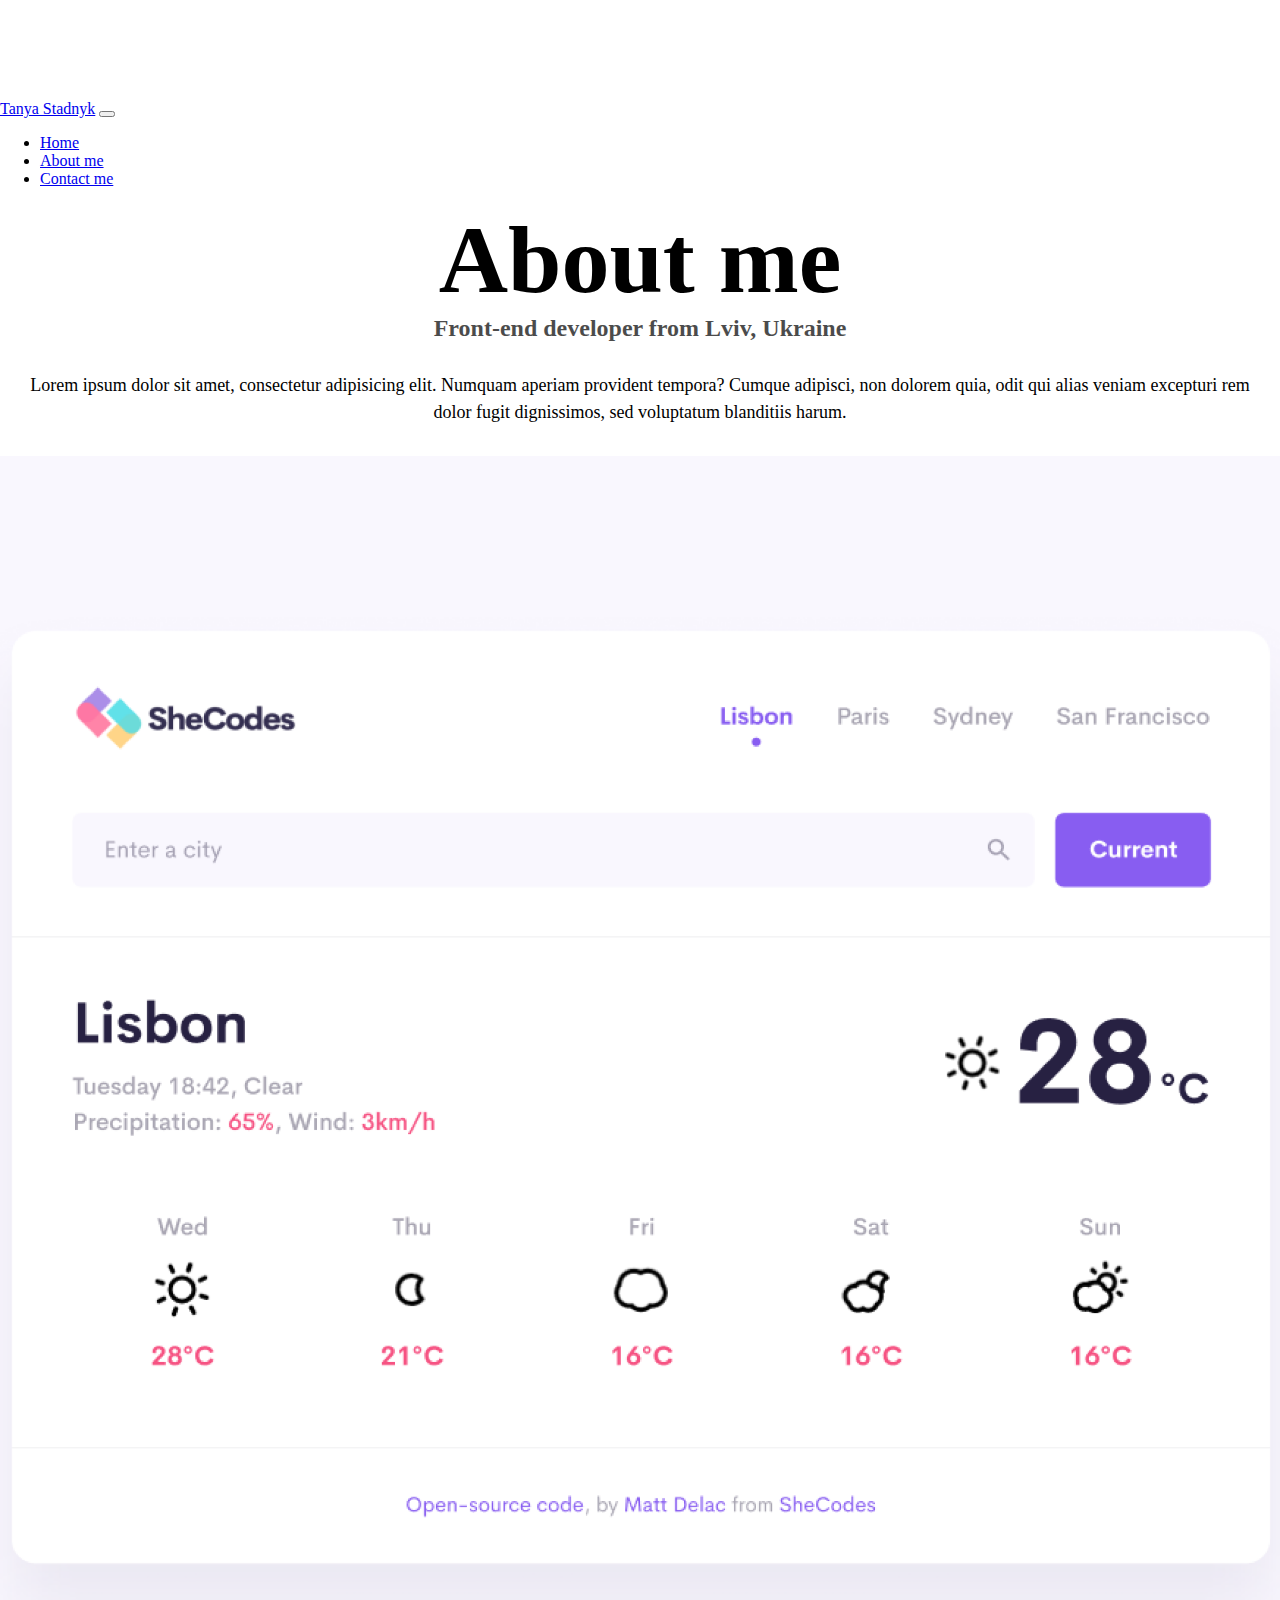
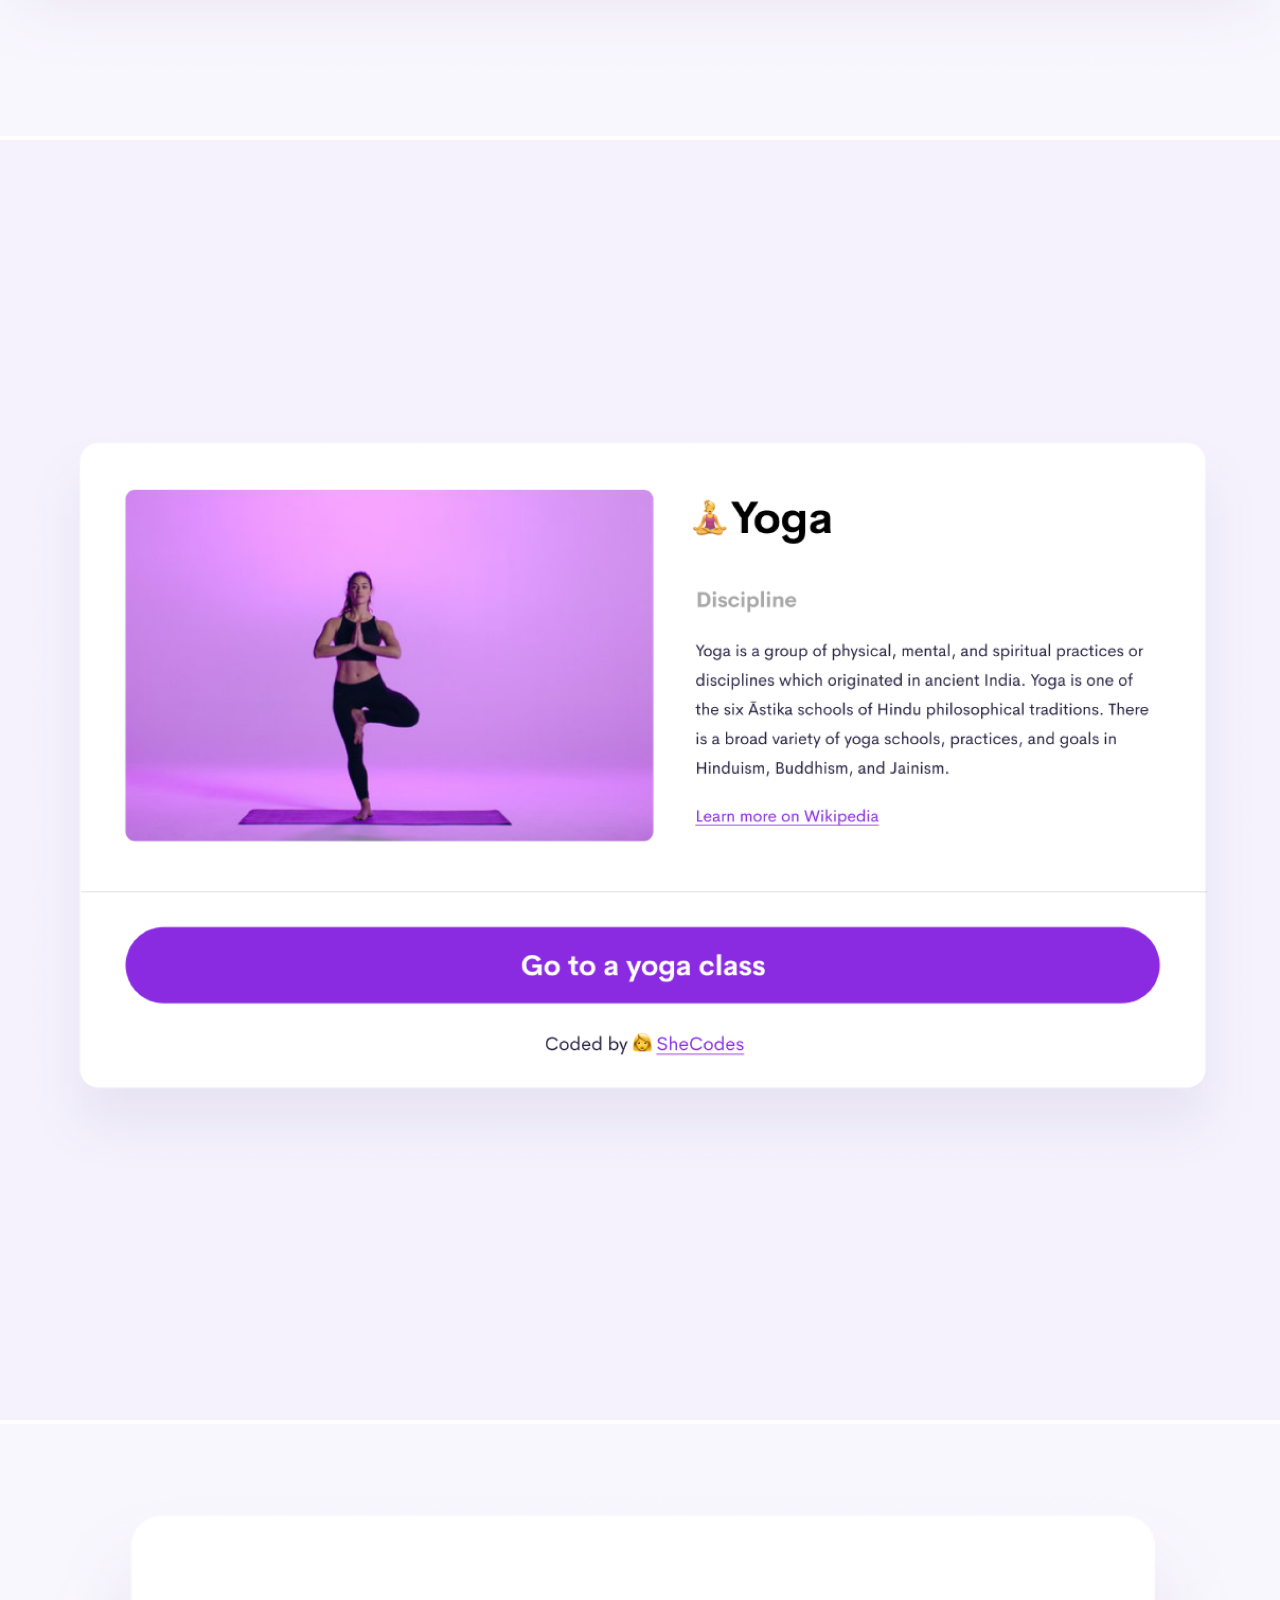
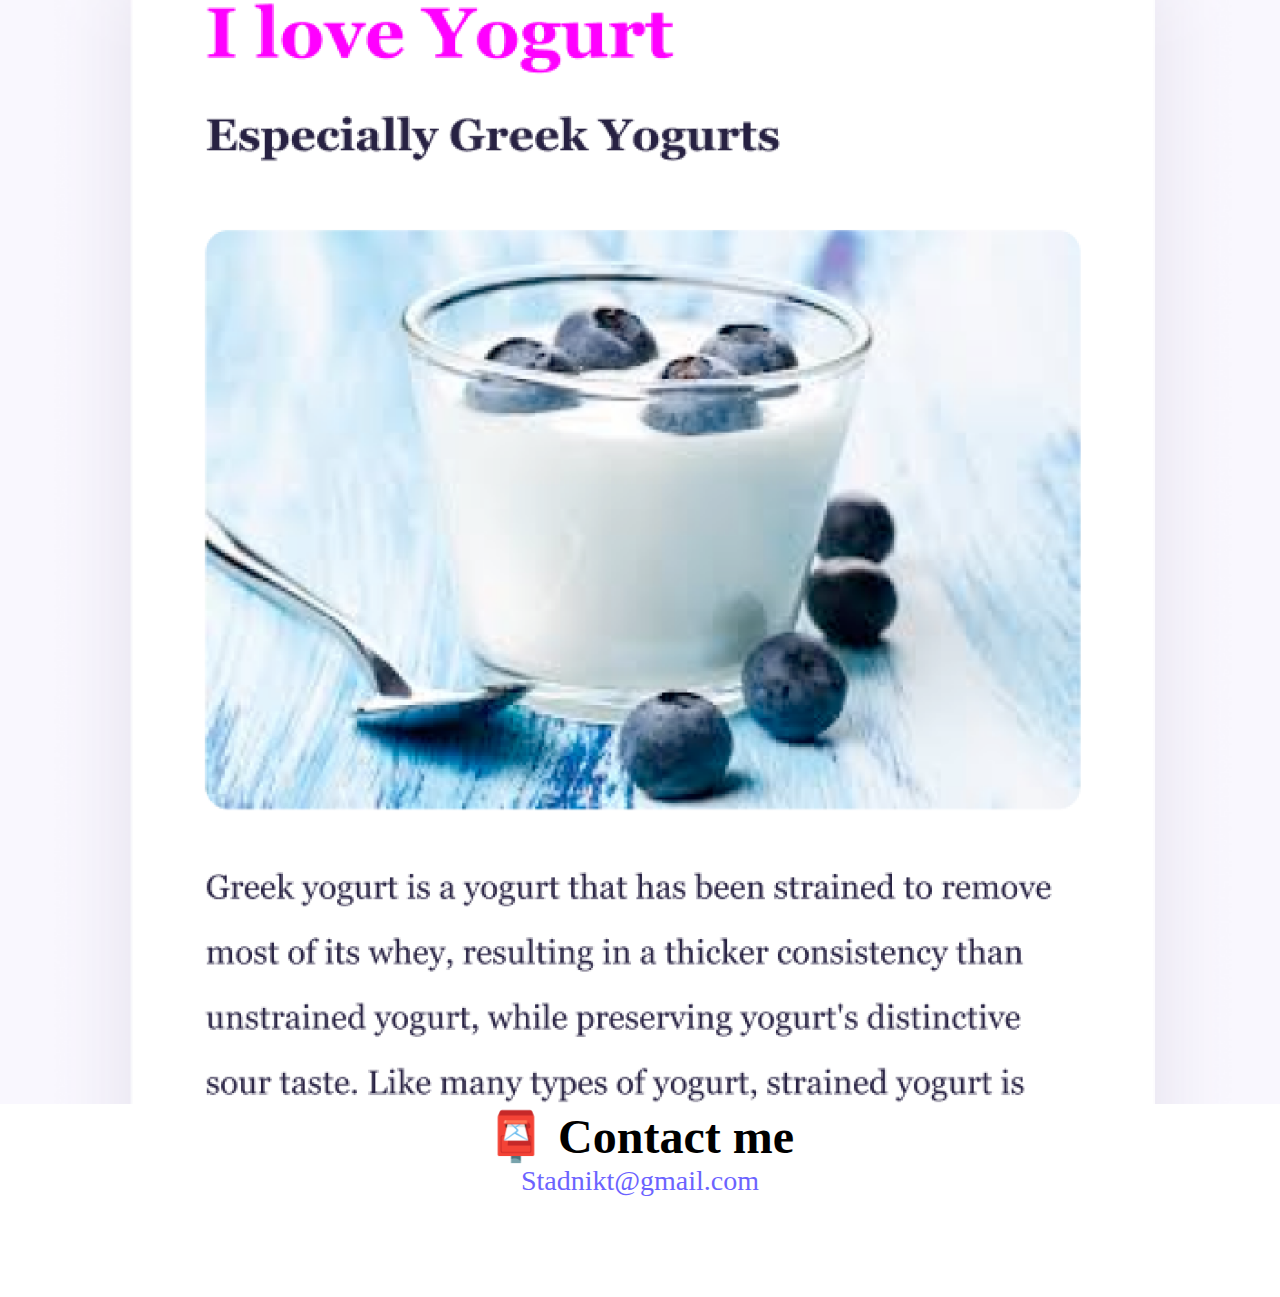
==== about.html @ 3afa4c3a "add SEO" ====
<!DOCTYPE html>
<html lang="en">
  <head>
    <meta charset="UTF-8" />
    <meta http-equiv="X-UA-Compatible" content="IE=edge" />
    <meta name="viewport" content="width=device-width, initial-scale=1.0" />
    <meta
      name="description"
      content=" About Tanya Stadnyk. Check out her projects and contact her for job inquiries"
    />
    <link
      href="https://cdn.jsdelivr.net/npm/bootstrap@5.0.0-beta2/dist/css/bootstrap.min.css"
      rel="stylesheet"
      integrity="sha384-BmbxuPwQa2lc/FVzBcNJ7UAyJxM6wuqIj61tLrc4wSX0szH/Ev+nYRRuWlolflfl"
      crossorigin="anonymous"
    />
    <script
      src="https://cdn.jsdelivr.net/npm/bootstrap@5.0.0-beta2/dist/js/bootstrap.bundle.min.js"
      integrity="sha384-b5kHyXgcpbZJO/tY9Ul7kGkf1S0CWuKcCD38l8YkeH8z8QjE0GmW1gYU5S9FOnJ0"
      crossorigin="anonymous"
    ></script>
    <link rel="stylesheet" href="style.css" />

    <title>About Tanya</title>
  </head>
  <body>
    <nav class="navbar navbar-expand-lg navbar-light bg-light fixed-top">
      <div class="container">
        <a class="navbar-brand" href="index.html" title="Tanya Stadnyk"
          >Tanya Stadnyk</a
        >
        <button
          class="navbar-toggler"
          type="button"
          data-toggle="collapse"
          data-target="#navbarNav"
          aria-controls="navbarNav"
          aria-expanded="false"
          aria-label="Toggle navigation"
        >
          <span class="navbar-toggler-icon"></span>
        </button>
        <div class="collapse navbar-collapse" id="navbarNav">
          <ul class="navbar-nav">
            <li class="nav-item">
              <a class="nav-link" href="index.html" title="Home">Home </a>
            </li>
            <li class="nav-item active">
              <a class="nav-link" href="about.html" title="About">About me</a>
            </li>
            <li class="nav-item">
              <a class="nav-link" href="about.html#contact " title="Contact"
                >Contact me</a
              >
            </li>
          </ul>
        </div>
      </div>
    </nav>
    <h1>About me</h1>
    <h3 class="center">Front-end developer from Lviv, Ukraine</h3>
    <div class="about-paragraphs center">
      <p>
        Lorem ipsum dolor sit amet, consectetur adipisicing elit. Numquam
        aperiam provident tempora? Cumque adipisci, non dolorem quia, odit qui
        alias veniam excepturi rem dolor fugit dignissimos, sed voluptatum
        blanditiis harum.
      </p>
    </div>

    <div class="container">
      <div class="row">
        <div class="col-4">
          <img
            src="images/weather.png"
            class="img-fluid p-2 shadow rounded img"
            alt="weather app"
          />
        </div>

        <div class="col-4">
          <img
            src="images/yoga.png"
            class="img-fluid p-2 shadow rounded img"
            alt="yoga app"
          />
        </div>

        <div class="col-4">
          <img
            src="images/yogurt.png"
            class="img-fluid p-2 shadow rounded img"
            alt="  yogurt app"
          />
        </div>
      </div>
    </div>
    <div id="contact">
      <h2 class="center mt-5">📮 Contact me</h2>
      <a href="mailto:[stadnikt@gmail.com]" class="email-link" title="e-mail">
        Stadnikt@gmail.com
      </a>
    </div>
  </body>
</html>
---- style.css ----
:root {
  --primary-color: #6c63ff;
  --secondary-color: #f5f2fe;
  --box-shadow: 0 5px 10px rgba(0, 0, 0, 0.3);
}

body {
  margin: 100px auto;
  /* max-width: 800px; */
}

h1,
h2,
h3 {
  /* text-align: center; */
  margin: 0;
}

h1 {
  font-size: 96px;
  text-align: center;
}

h2 {
  font-size: 48px;
}

h3 {
  font-size: 24px;
  opacity: 0.7;
}

p {
  /* background: var(--secondary-color); */
  padding: 30px 0;
  border-radius: 4px;
  font-size: 18px;
  line-height: 1.5;
  /* text-align: center; */
}
.center {
  text-align: center;
}

.navigation-links {
  display: flex;
  margin-top: 40px;
  justify-content: center;
}

.navigation-links a {
  margin: 20px;
  border-radius: 4px;
  padding: 20px 15px;
  text-decoration: none;
  text-transform: capitalize;
}

.button-links a {
  border-radius: 4px;
  padding: 20px 15px;
  text-decoration: none;
  text-transform: capitalize;
  background: var(--primary-color);
  box-shadow: var(--box-shadow);
  color: white;
}

.contact-link {
  background: var(--primary-color);
  box-shadow: var(--box-shadow);
  color: white;
}

.about-link {
  color: var(--primary-color);
  border: 1px solid var(--primary-color);
}

.homepage-link {
  color: var(--primary-color);
  text-align: center;
  display: block;
}

.about-paragraphs p {
  display: flex;
  margin: 0 10px;
  font-size: 18px;
}

/* .about-paragraphs p {
  margin: 10px;
} */

.email-link {
  display: flex;
  justify-content: center;
  color: var(--primary-color);
  font-size: 28px;
  text-decoration: none;
}

.email-link:hover {
  text-decoration: underline;
}

.img {
  max-width: 100%;
}
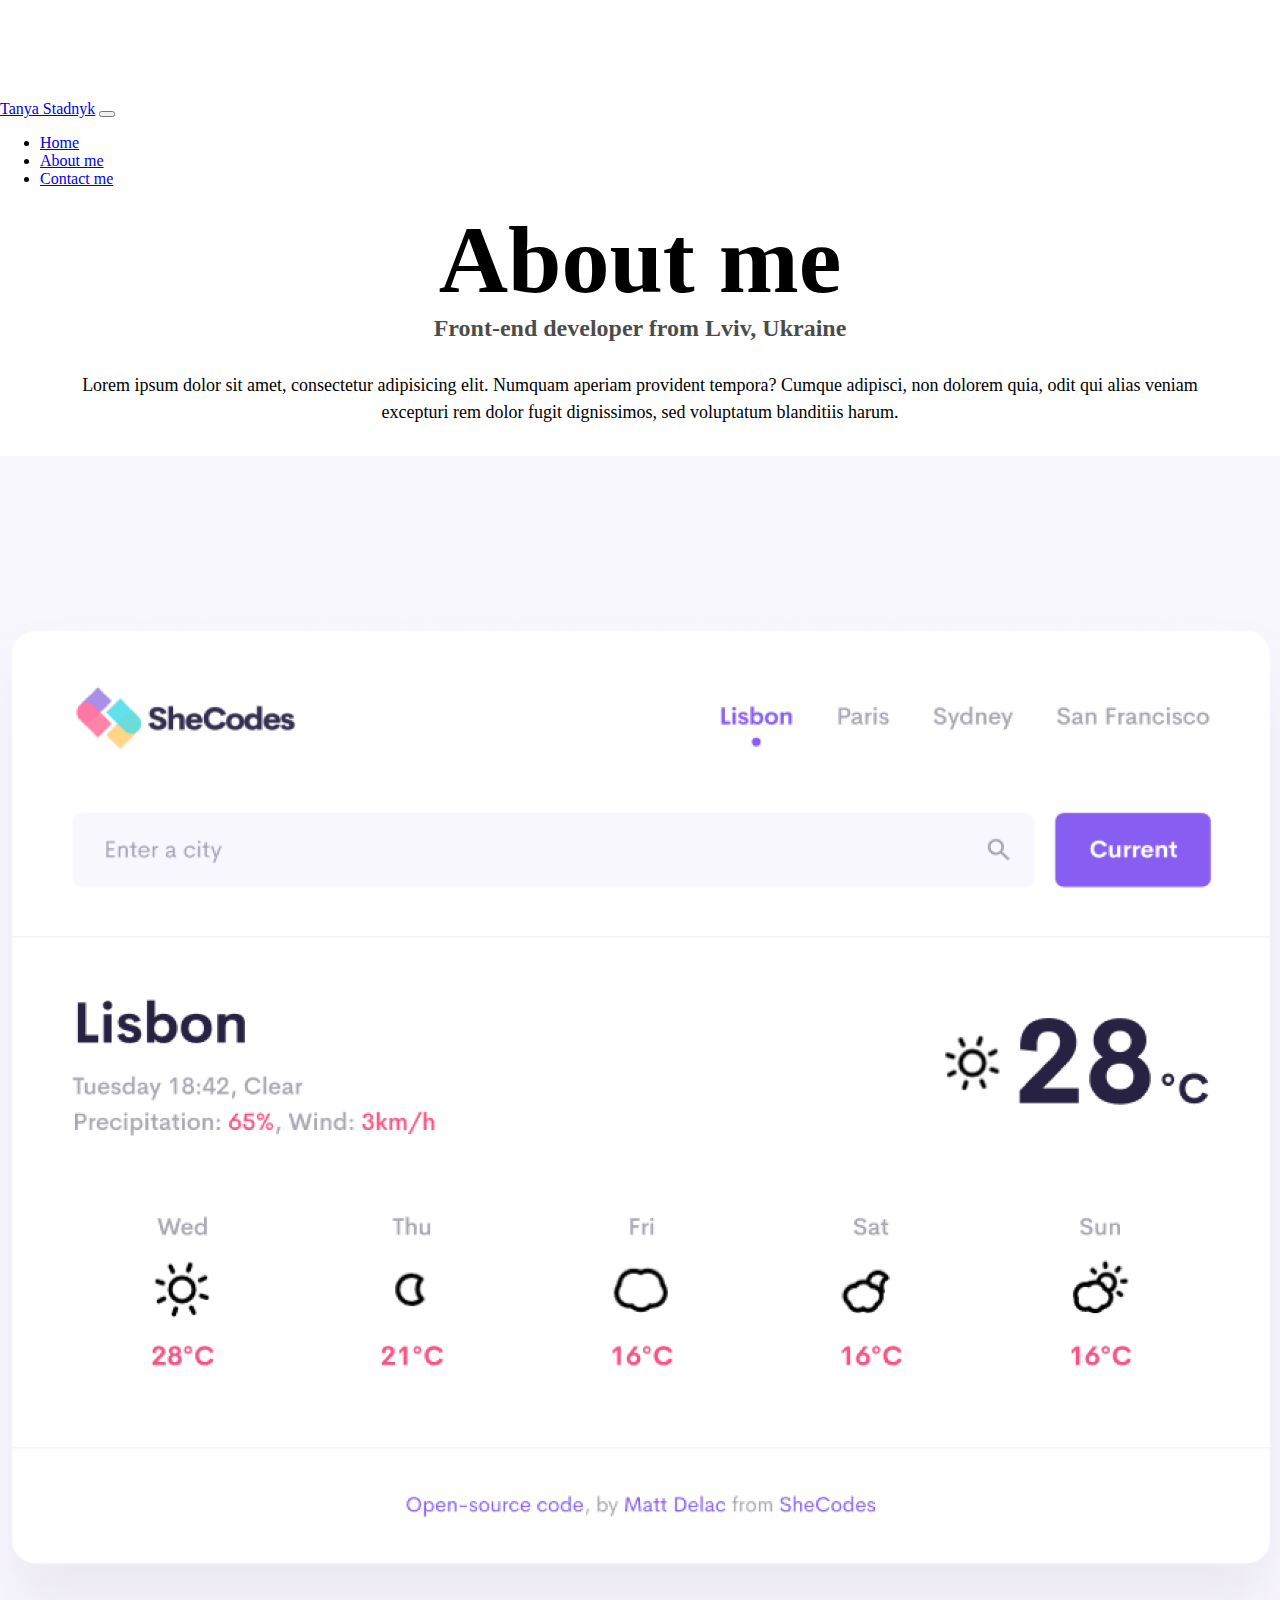
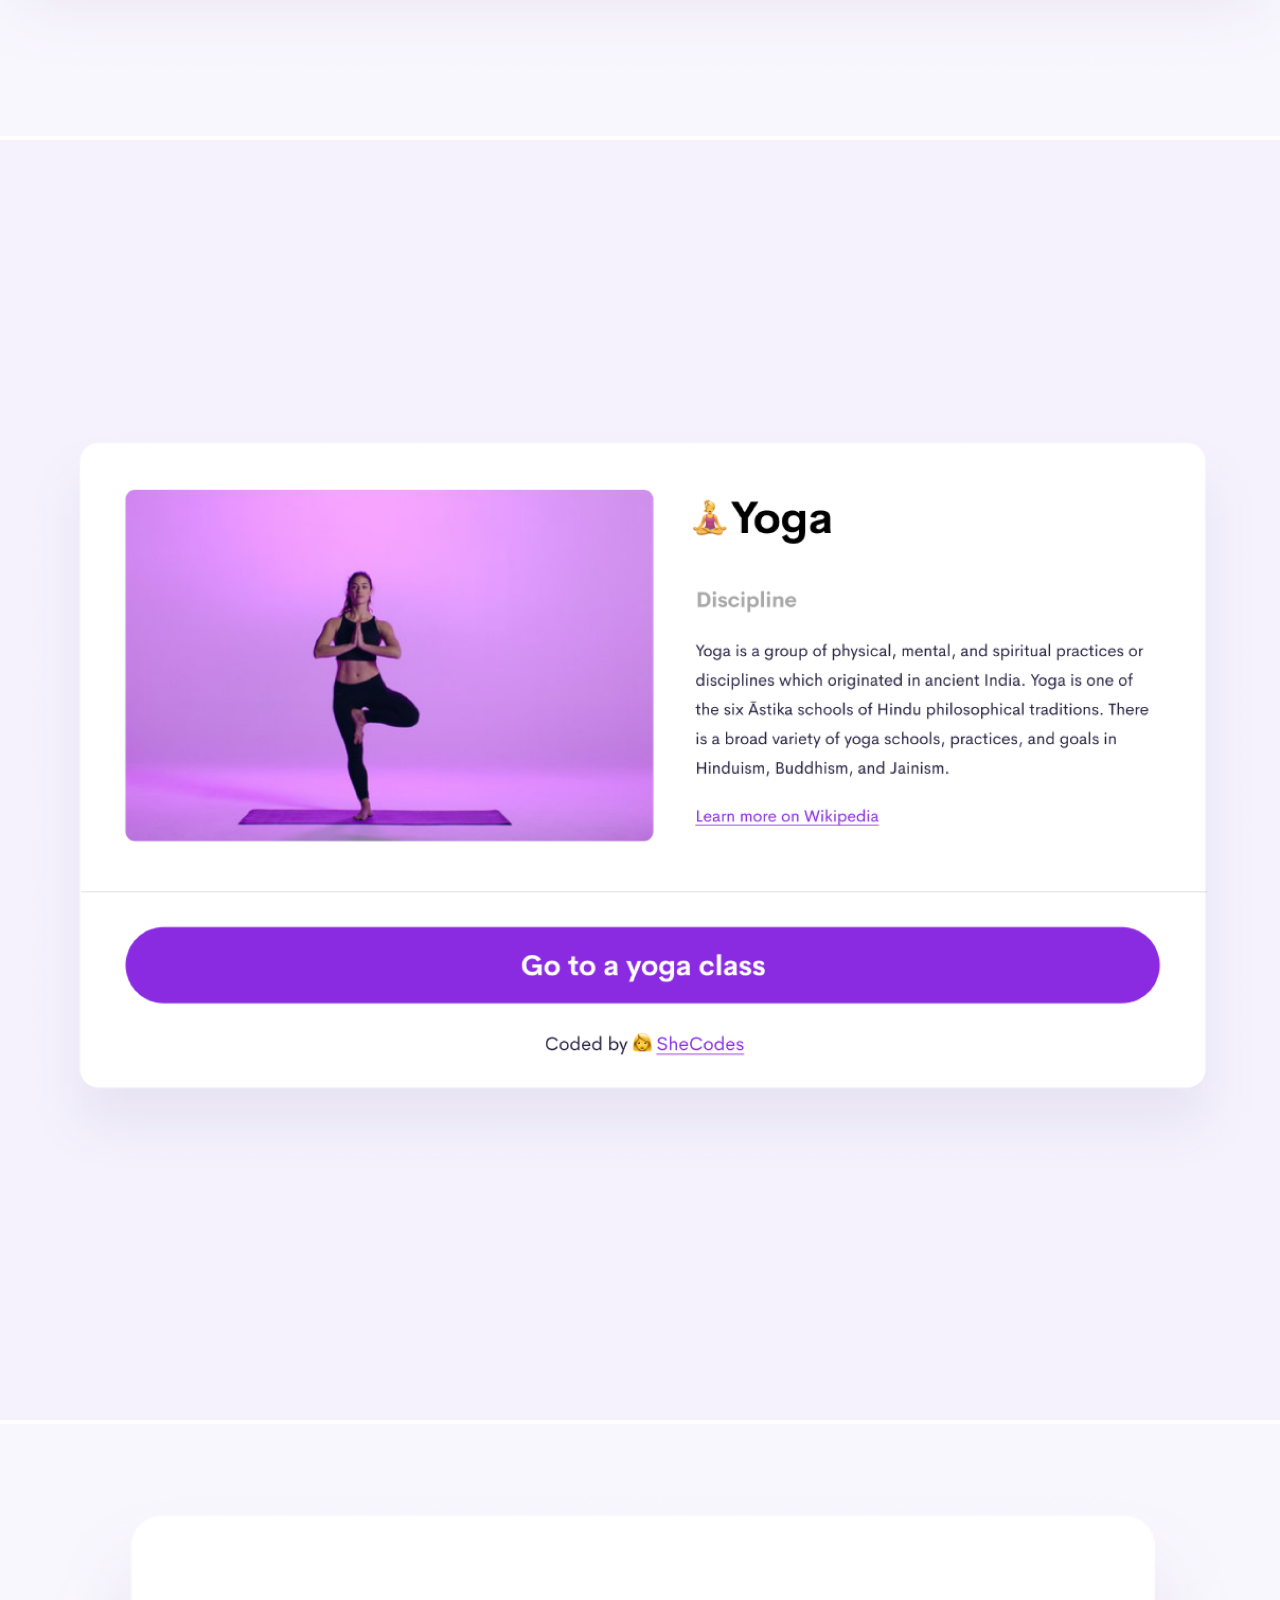
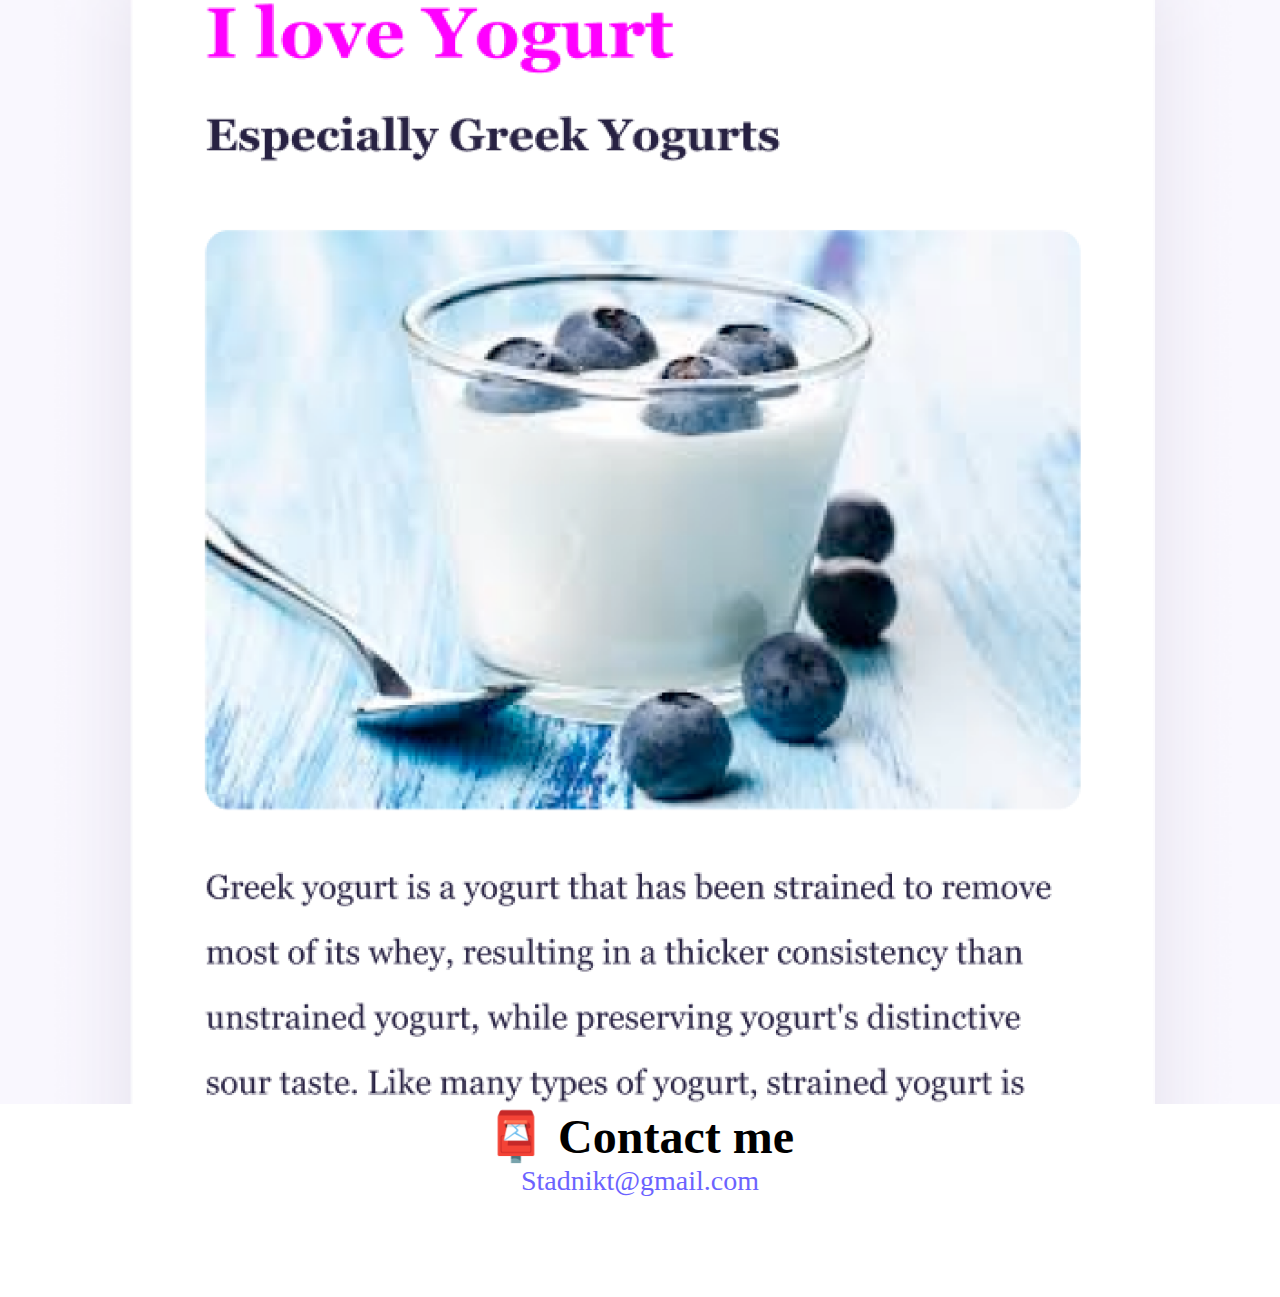
==== commit d95eb591: "Responsive" ====
--- a/about.html
+++ b/about.html
@@ -59,18 +59,17 @@
     </nav>
     <h1>About me</h1>
     <h3 class="center">Front-end developer from Lviv, Ukraine</h3>
-    <div class="about-paragraphs center">
-      <p>
-        Lorem ipsum dolor sit amet, consectetur adipisicing elit. Numquam
-        aperiam provident tempora? Cumque adipisci, non dolorem quia, odit qui
-        alias veniam excepturi rem dolor fugit dignissimos, sed voluptatum
-        blanditiis harum.
-      </p>
-    </div>
+
+    <p class="about-paragraphs center">
+      Lorem ipsum dolor sit amet, consectetur adipisicing elit. Numquam aperiam
+      provident tempora? Cumque adipisci, non dolorem quia, odit qui alias
+      veniam excepturi rem dolor fugit dignissimos, sed voluptatum blanditiis
+      harum.
+    </p>
 
     <div class="container">
       <div class="row">
-        <div class="col-4">
+        <div class="col-sm-4">
           <img
             src="images/weather.png"
             class="img-fluid p-2 shadow rounded img"
@@ -78,7 +77,7 @@
           />
         </div>
 
-        <div class="col-4">
+        <div class="col-sm-4">
           <img
             src="images/yoga.png"
             class="img-fluid p-2 shadow rounded img"
@@ -86,7 +85,7 @@
           />
         </div>
 
-        <div class="col-4">
+        <div class="col-sm-4">
           <img
             src="images/yogurt.png"
             class="img-fluid p-2 shadow rounded img"
--- a/style.css
+++ b/style.css
@@ -83,15 +83,11 @@
   display: block;
 }
 
-.about-paragraphs p {
+.about-paragraphs {
   display: flex;
-  margin: 0 10px;
+  margin: 0 70px;
   font-size: 18px;
 }
-
-/* .about-paragraphs p {
-  margin: 10px;
-} */
 
 .email-link {
   display: flex;
@@ -108,3 +104,23 @@
 .img {
   max-width: 100%;
 }
+
+@media (max-width: 500px) {
+  h1 {
+    font-size: 30px;
+  }
+  h2,
+  h3 {
+    font-size: 14px;
+  }
+
+  p {
+    font-size: 12px;
+  }
+  .imgApp {
+    display: none;
+  }
+  .about-paragraphs {
+    margin: 10px;
+  }
+}
